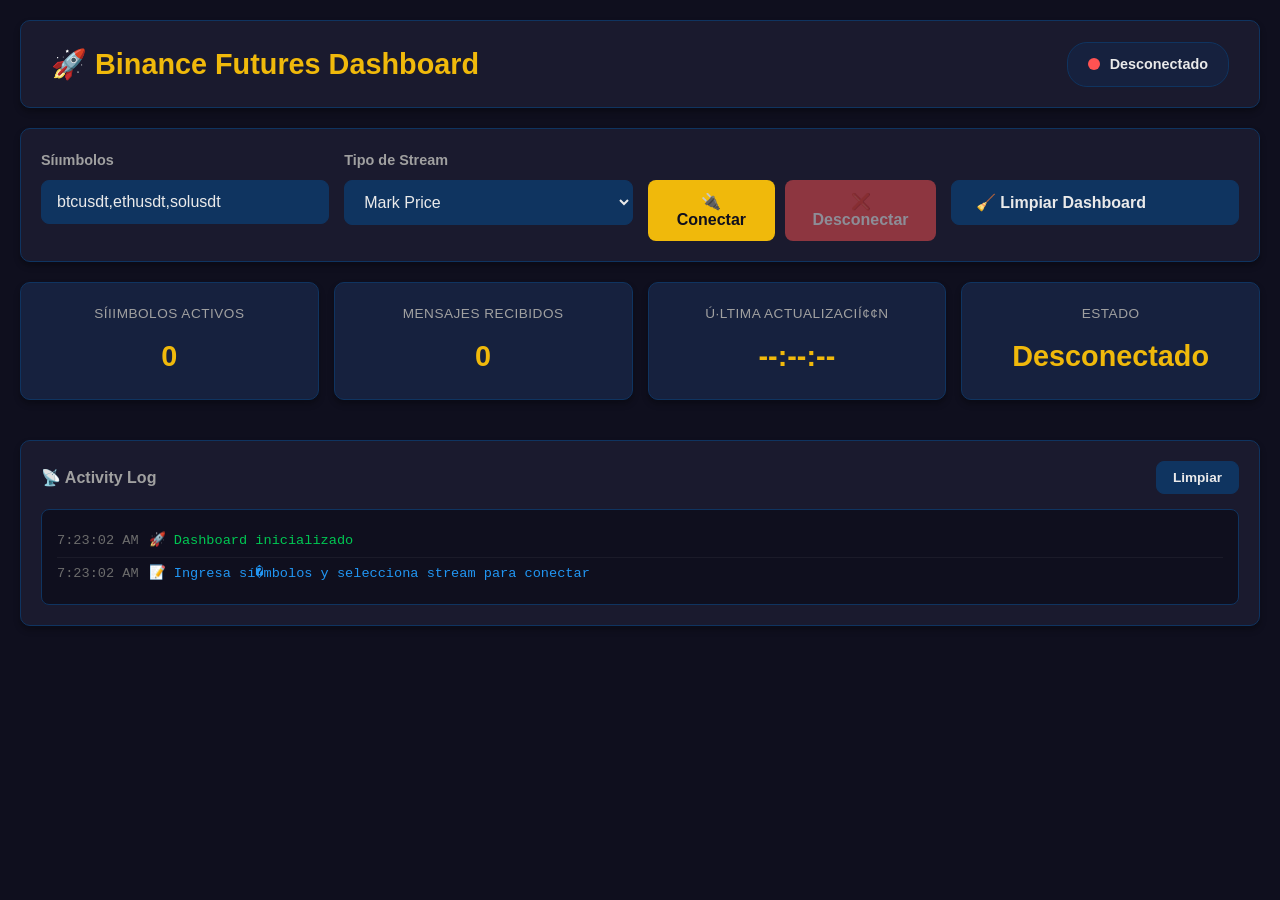
==== index.html @ 25a4307f "Add files via upload" ====
<!DOCTYPE html>
<html lang="es">
<head>
  <meta charset="UTF-8">
  <meta name="viewport" content="width=device-width, initial-scale=1.0">
  <title>Binance Futures Dashboard - GitHub Pages</title>
  <link rel="stylesheet" href="css/styles.css">
</head>
<body>
  <div class="app-container">
    <!-- Header -->
    <header class="header">
      <div class="header-content">
        <h1>🚀 Binance Futures Dashboard</h1>
        <div class="connection-status" id="connectionStatus">
          <span class="status-dot"></span>
          <span class="status-text">Desconectado</span>
        </div>
      </div>
    </header>

    <!-- Controls -->
    <section class="controls-section">
      <div class="controls-grid">
        <div class="control-group">
          <label for="symbols">Síıımbolos</label>
          <input 
            type="text" 
            id="symbols" 
            placeholder="btcusdt,ethusdt,solusdt" 
            value="btcusdt,ethusdt,solusdt"
          >
        </div>

        <div class="control-group">
          <label for="streamType">Tipo de Stream</label>
          <select id="streamType">
            <option value="markPrice">Mark Price</option>
            <option value="kline_1m">Kline 1m</option>
            <option value="kline_5m">Kline 5m</option>
            <option value="kline_15m">Kline 15m</option>
            <option value="kline_1h">Kline 1h</option>
            <option value="aggTrade">Aggregate Trades</option>
            <option value="bookTicker">Book Ticker</option>
            <option value="depth@100ms">Order Book (100ms)</option>
            <option value="ticker">24h Ticker</option>
            <option value="miniTicker">Mini Ticker</option>
          </select>
        </div>

        <div class="control-group">
          <label>&nbsp;</label>
          <div class="button-group">
            <button id="connectBtn" class="btn btn-primary" onclick="connect()">
              🔌 Conectar
            </button>
            <button id="disconnectBtn" class="btn btn-danger" onclick="disconnect()" disabled>
              ❌ Desconectar
            </button>
          </div>
        </div>

        <div class="control-group">
          <label>&nbsp;</label>
          <button class="btn btn-secondary" onclick="clearDashboard()">
            🧹 Limpiar Dashboard
          </button>
        </div>
      </div>
    </section>

    <!-- Stats Overview -->
    <section class="stats-section">
      <div class="stat-card">
        <div class="stat-label">Síıımbolos Activos</div>
        <div class="stat-value" id="activeSymbols">0</div>
      </div>
      <div class="stat-card">
        <div class="stat-label">Mensajes Recibidos</div>
        <div class="stat-value" id="messagesReceived">0</div>
      </div>
      <div class="stat-card">
        <div class="stat-label">Ú·ltima Actualizacií¢¢n</div>
        <div class="stat-value" id="lastUpdate">--:--:--</div>
      </div>
      <div class="stat-card">
        <div class="stat-label">Estado</div>
        <div class="stat-value" id="wsStatus">Desconectado</div>
      </div>
    </section>

    <!-- Dashboard Grid -->
    <section class="dashboard-grid" id="dashboardGrid">
      <!-- Las cards se generan diná·¢micamente -->
    </section>

    <!-- Activity Log -->
    <section class="log-section">
      <div class="log-header">
        <h3>📡 Activity Log</h3>
        <button class="btn btn-sm btn-secondary" onclick="clearLog()">Limpiar</button>
      </div>
      <div class="log-container" id="logContainer"></div>
    </section>
  </div>

  <script src="js/websocket.js"></script>
</body>
</html>
---- css/styles.css ----
/* ==================== VARIABLES ==================== */
:root {
  --bg-primary: #0f0f1e;
  --bg-secondary: #1a1a2e;
  --bg-card: #16213e;
  --bg-input: #0f3460;
  
  --text-primary: #eaeaea;
  --text-secondary: #a0a0a0;
  --text-muted: #6c6c6c;
  
  --accent-primary: #f0b90b;
  --accent-secondary: #ffc107;
  
  --success: #00c853;
  --danger: #ff5252;
  --warning: #ff9800;
  --info: #2196f3;
  
  --border-color: #0f3460;
  --shadow: 0 4px 6px rgba(0, 0, 0, 0.3);
  --radius: 10px;
  --transition: all 0.3s ease;
}

/* ==================== RESET ==================== */
* {
  margin: 0;
  padding: 0;
  box-sizing: border-box;
}

body {
  font-family: -apple-system, BlinkMacSystemFont, 'Segoe UI', Roboto, 'Helvetica Neue', Arial, sans-serif;
  background: var(--bg-primary);
  color: var(--text-primary);
  line-height: 1.6;
  min-height: 100vh;
}

/* ==================== LAYOUT ==================== */
.app-container {
  max-width: 1400px;
  margin: 0 auto;
  padding: 20px;
}

/* ==================== HEADER ==================== */
.header {
  background: var(--bg-secondary);
  border-radius: var(--radius);
  padding: 20px 30px;
  margin-bottom: 20px;
  box-shadow: var(--shadow);
  border: 1px solid var(--border-color);
}

.header-content {
  display: flex;
  justify-content: space-between;
  align-items: center;
  flex-wrap: wrap;
  gap: 15px;
}

.header h1 {
  color: var(--accent-primary);
  font-size: 1.8rem;
  font-weight: 700;
}

.connection-status {
  display: flex;
  align-items: center;
  gap: 10px;
  padding: 10px 20px;
  background: var(--bg-card);
  border-radius: 20px;
  border: 1px solid var(--border-color);
}

.status-dot {
  width: 12px;
  height: 12px;
  border-radius: 50%;
  background: var(--danger);
  animation: pulse 2s infinite;
}

.connection-status.connected .status-dot {
  background: var(--success);
}

.status-text {
  font-weight: 600;
  font-size: 0.9rem;
}

@keyframes pulse {
  0%, 100% { opacity: 1; }
  50% { opacity: 0.5; }
}

/* ==================== CONTROLS ==================== */
.controls-section {
  background: var(--bg-secondary);
  border-radius: var(--radius);
  padding: 20px;
  margin-bottom: 20px;
  box-shadow: var(--shadow);
  border: 1px solid var(--border-color);
}

.controls-grid {
  display: grid;
  grid-template-columns: repeat(auto-fit, minmax(250px, 1fr));
  gap: 15px;
}

.control-group {
  display: flex;
  flex-direction: column;
  gap: 8px;
}

.control-group label {
  font-weight: 600;
  color: var(--text-secondary);
  font-size: 0.9rem;
}

.control-group input,
.control-group select {
  padding: 12px 15px;
  background: var(--bg-input);
  border: 1px solid var(--border-color);
  border-radius: 8px;
  color: var(--text-primary);
  font-size: 1rem;
  transition: var(--transition);
}

.control-group input:focus,
.control-group select:focus {
  outline: none;
  border-color: var(--accent-primary);
  box-shadow: 0 0 0 3px rgba(240, 185, 11, 0.1);
}

.button-group {
  display: flex;
  gap: 10px;
}

/* ==================== BUTTONS ==================== */
.btn {
  padding: 12px 24px;
  border: none;
  border-radius: 8px;
  font-size: 1rem;
  font-weight: 600;
  cursor: pointer;
  transition: var(--transition);
  display: inline-flex;
  align-items: center;
  gap: 8px;
}

.btn:disabled {
  opacity: 0.5;
  cursor: not-allowed;
}

.btn-primary {
  background: var(--accent-primary);
  color: var(--bg-primary);
}

.btn-primary:hover:not(:disabled) {
  background: var(--accent-secondary);
}

.btn-danger {
  background: var(--danger);
  color: white;
}

.btn-danger:hover:not(:disabled) {
  background: #ff1744;
}

.btn-secondary {
  background: var(--bg-input);
  color: var(--text-primary);
  border: 1px solid var(--border-color);
}

.btn-secondary:hover:not(:disabled) {
  background: var(--border-color);
}

.btn-sm {
  padding: 8px 16px;
  font-size: 0.85rem;
}

/* ==================== STATS ==================== */
.stats-section {
  display: grid;
  grid-template-columns: repeat(auto-fit, minmax(200px, 1fr));
  gap: 15px;
  margin-bottom: 20px;
}

.stat-card {
  background: var(--bg-card);
  border-radius: var(--radius);
  padding: 20px;
  text-align: center;
  box-shadow: var(--shadow);
  border: 1px solid var(--border-color);
  transition: var(--transition);
}

.stat-card:hover {
  transform: translateY(-2px);
  box-shadow: 0 6px 12px rgba(0, 0, 0, 0.4);
}

.stat-label {
  color: var(--text-secondary);
  font-size: 0.85rem;
  margin-bottom: 8px;
  text-transform: uppercase;
  letter-spacing: 0.5px;
}

.stat-value {
  font-size: 1.8rem;
  font-weight: 700;
  color: var(--accent-primary);
}

/* ==================== DASHBOARD GRID ==================== */
.dashboard-grid {
  display: grid;
  grid-template-columns: repeat(auto-fill, minmax(320px, 1fr));
  gap: 20px;
  margin-bottom: 20px;
}

.card {
  background: var(--bg-card);
  border-radius: var(--radius);
  padding: 20px;
  box-shadow: var(--shadow);
  border: 1px solid var(--border-color);
  transition: var(--transition);
  animation: slideIn 0.3s ease;
}

.card:hover {
  transform: translateY(-3px);
  box-shadow: 0 8px 16px rgba(0, 0, 0, 0.4);
  border-color: var(--accent-primary);
}

@keyframes slideIn {
  from {
    opacity: 0;
    transform: translateY(20px);
  }
  to {
    opacity: 1;
    transform: translateY(0);
  }
}

.card-header {
  display: flex;
  justify-content: space-between;
  align-items: center;
  margin-bottom: 15px;
  padding-bottom: 10px;
  border-bottom: 1px solid var(--border-color);
}

.card-title {
  font-size: 1.2rem;
  font-weight: 700;
  color: var(--accent-primary);
}

.card-badge {
  padding: 4px 12px;
  border-radius: 12px;
  font-size: 0.75rem;
  font-weight: 600;
  text-transform: uppercase;
}

.badge-markPrice { background: rgba(33, 150, 243, 0.2); color: var(--info); }
.badge-kline_1m, .badge-kline_5m, .badge-kline_15m, .badge-kline_1h { 
  background: rgba(240, 185, 11, 0.2); 
  color: var(--accent-primary); 
}
.badge-aggTrade { background: rgba(0, 200, 83, 0.2); color: var(--success); }
.badge-bookTicker { background: rgba(156, 39, 176, 0.2); color: #ba68c8; }
.badge-ticker, .badge-miniTicker { background: rgba(255, 152, 0, 0.2); color: var(--warning); }
.badge-depth { background: rgba(255, 82, 82, 0.2); color: var(--danger); }

.data-row {
  display: flex;
  justify-content: space-between;
  padding: 8px 0;
  border-bottom: 1px solid rgba(255, 255, 255, 0.05);
}

.data-row:last-child {
  border-bottom: none;
}

.data-label {
  color: var(--text-secondary);
  font-size: 0.9rem;
}

.data-value {
  font-weight: 600;
  font-size: 0.95rem;
}

.price-up {
  color: var(--success);
}

.price-down {
  color: var(--danger);
}

/* ==================== LOG ==================== */
.log-section {
  background: var(--bg-secondary);
  border-radius: var(--radius);
  padding: 20px;
  box-shadow: var(--shadow);
  border: 1px solid var(--border-color);
}

.log-header {
  display: flex;
  justify-content: space-between;
  align-items: center;
  margin-bottom: 15px;
}

.log-header h3 {
  color: var(--text-secondary);
  font-size: 1rem;
}

.log-container {
  background: var(--bg-primary);
  border-radius: 8px;
  padding: 15px;
  max-height: 300px;
  overflow-y: auto;
  font-family: 'Courier New', 'Consolas', monospace;
  font-size: 0.85rem;
  border: 1px solid var(--border-color);
}

.log-entry {
  padding: 5px 0;
  border-bottom: 1px solid rgba(255, 255, 255, 0.05);
  display: flex;
  gap: 10px;
}

.log-entry:last-child {
  border-bottom: none;
}

.log-time {
  color: var(--text-muted);
  min-width: 80px;
}

.log-message {
  color: var(--text-secondary);
  word-break: break-all;
}

/* ==================== SCROLLBAR ==================== */
::-webkit-scrollbar {
  width: 8px;
  height: 8px;
}

::-webkit-scrollbar-track {
  background: var(--bg-primary);
  border-radius: 4px;
}

::-webkit-scrollbar-thumb {
  background: var(--bg-input);
  border-radius: 4px;
}

::-webkit-scrollbar-thumb:hover {
  background: var(--border-color);
}

/* ==================== RESPONSIVE ==================== */
@media (max-width: 768px) {
  .header-content {
    flex-direction: column;
    text-align: center;
  }
  
  .header h1 {
    font-size: 1.5rem;
  }
  
  .controls-grid {
    grid-template-columns: 1fr;
  }
  
  .dashboard-grid {
    grid-template-columns: 1fr;
  }
  
  .stats-section {
    grid-template-columns: repeat(2, 1fr);
  }
}

@media (max-width: 480px) {
  .stats-section {
    grid-template-columns: 1fr;
  }
  
  .button-group {
    flex-direction: column;
  }
  
  .btn {
    width: 100%;
    justify-content: center;
  }
}
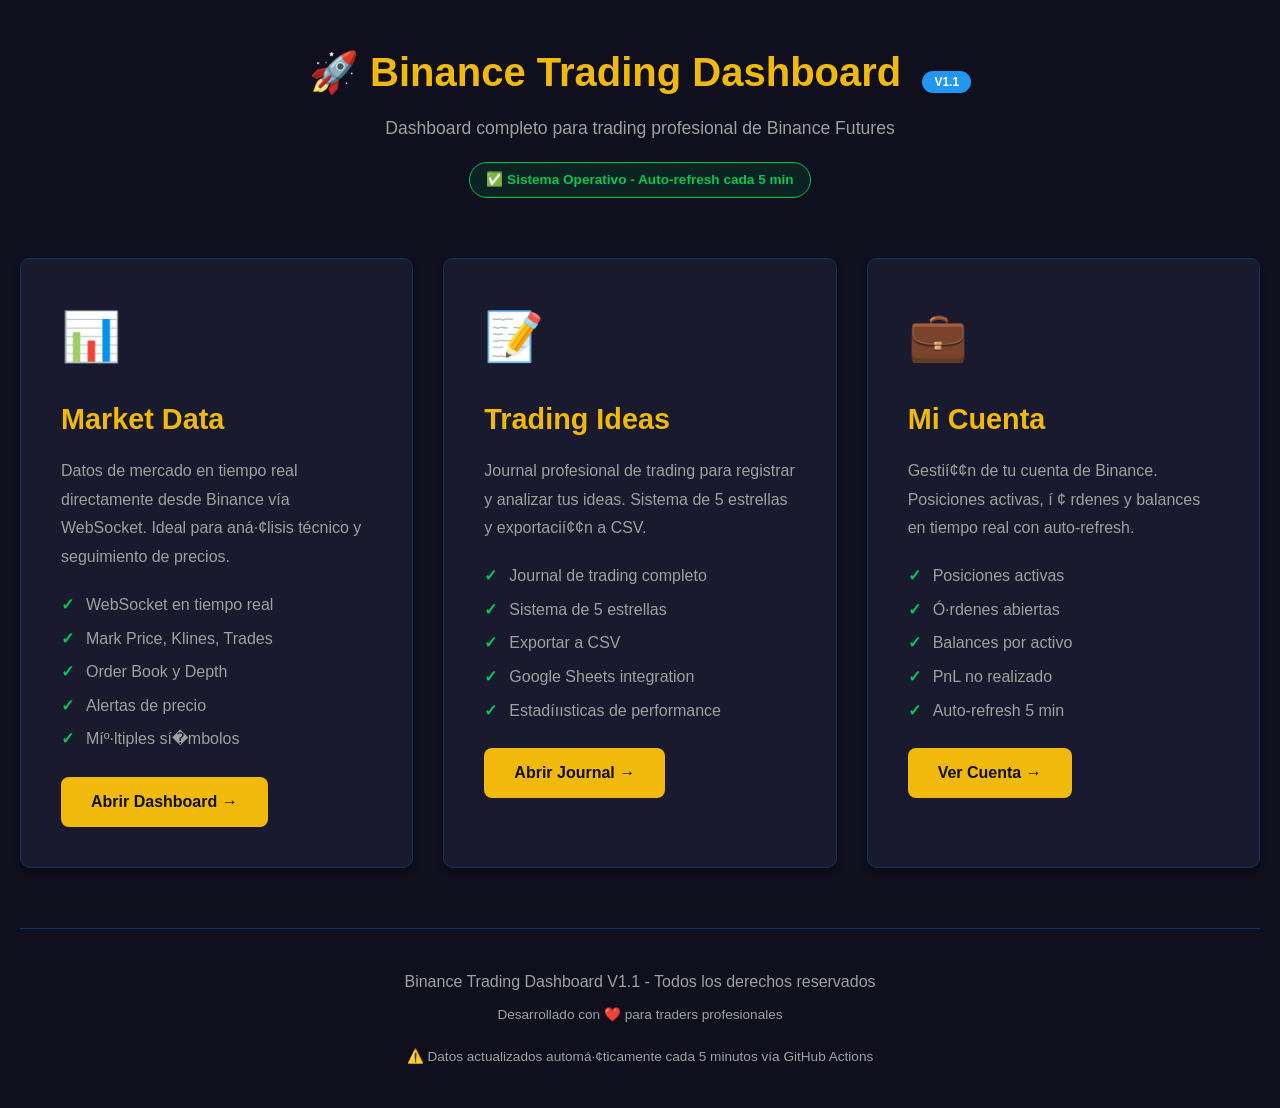
==== commit 3f9fa292: "Add files via upload" ====
--- a/index.html
+++ b/index.html
@@ -3,107 +3,256 @@
 <head>
   <meta charset="UTF-8">
   <meta name="viewport" content="width=device-width, initial-scale=1.0">
-  <title>Binance Futures Dashboard - GitHub Pages</title>
-  <link rel="stylesheet" href="css/styles.css">
+  <title>Binance Trading Dashboard V1.1</title>
+  <style>
+    :root {
+      --bg-primary: #0f0f1e;
+      --bg-secondary: #1a1a2e;
+      --bg-card: #16213e;
+      --accent-primary: #f0b90b;
+      --success: #00c853;
+      --info: #2196f3;
+      --text-primary: #eaeaea;
+      --text-secondary: #a0a0a0;
+      --border-color: #0f3460;
+      --radius: 10px;
+      --shadow: 0 4px 6px rgba(0,0,0,0.3);
+    }
+    
+    * { margin: 0; padding: 0; box-sizing: border-box; }
+    
+    body {
+      font-family: -apple-system, BlinkMacSystemFont, 'Segoe UI', Roboto, sans-serif;
+      background: var(--bg-primary);
+      color: var(--text-primary);
+      line-height: 1.6;
+    }
+    
+    .container {
+      max-width: 1400px;
+      margin: 0 auto;
+      padding: 40px 20px;
+    }
+    
+    .header {
+      text-align: center;
+      margin-bottom: 60px;
+    }
+    
+    .header h1 {
+      color: var(--accent-primary);
+      font-size: 2.5rem;
+      margin-bottom: 10px;
+    }
+    
+    .version-tag {
+      background: var(--info);
+      color: white;
+      padding: 4px 12px;
+      border-radius: 12px;
+      font-size: 0.75rem;
+      font-weight: bold;
+      margin-left: 10px;
+    }
+    
+    .subtitle {
+      color: var(--text-secondary);
+      font-size: 1.1rem;
+    }
+    
+    .dashboard-grid {
+      display: grid;
+      grid-template-columns: repeat(auto-fit, minmax(350px, 1fr));
+      gap: 30px;
+      margin-top: 40px;
+    }
+    
+    .dashboard-card {
+      background: var(--bg-secondary);
+      border-radius: var(--radius);
+      padding: 40px;
+      box-shadow: var(--shadow);
+      border: 1px solid var(--border-color);
+      transition: all 0.3s ease;
+      text-decoration: none;
+      color: var(--text-primary);
+      display: block;
+    }
+    
+    .dashboard-card:hover {
+      transform: translateY(-5px);
+      box-shadow: 0 8px 16px rgba(0,0,0,0.4);
+      border-color: var(--accent-primary);
+    }
+    
+    .card-icon {
+      font-size: 3rem;
+      margin-bottom: 20px;
+    }
+    
+    .card-title {
+      color: var(--accent-primary);
+      font-size: 1.8rem;
+      margin-bottom: 15px;
+    }
+    
+    .card-description {
+      color: var(--text-secondary);
+      margin-bottom: 20px;
+      line-height: 1.8;
+    }
+    
+    .card-features {
+      list-style: none;
+      margin-bottom: 25px;
+    }
+    
+    .card-features li {
+      color: var(--text-secondary);
+      margin-bottom: 8px;
+      padding-left: 25px;
+      position: relative;
+    }
+    
+    .card-features li::before {
+      content: "✓";
+      position: absolute;
+      left: 0;
+      color: var(--success);
+      font-weight: bold;
+    }
+    
+    .card-button {
+      display: inline-block;
+      background: var(--accent-primary);
+      color: var(--bg-primary);
+      padding: 12px 30px;
+      border-radius: 8px;
+      font-weight: 600;
+      text-decoration: none;
+      transition: all 0.3s ease;
+    }
+    
+    .card-button:hover {
+      background: var(--info);
+      transform: scale(1.05);
+    }
+    
+    .footer {
+      text-align: center;
+      margin-top: 60px;
+      padding-top: 40px;
+      border-top: 1px solid var(--border-color);
+      color: var(--text-secondary);
+    }
+    
+    .status-badge {
+      display: inline-block;
+      background: rgba(0, 200, 83, 0.1);
+      color: var(--success);
+      padding: 6px 16px;
+      border-radius: 20px;
+      font-size: 0.85rem;
+      font-weight: 600;
+      margin-top: 20px;
+      border: 1px solid var(--success);
+    }
+    
+    @media (max-width: 768px) {
+      .dashboard-grid {
+        grid-template-columns: 1fr;
+      }
+      
+      .header h1 {
+        font-size: 2rem;
+      }
+    }
+  </style>
 </head>
 <body>
-  <div class="app-container">
+  <div class="container">
     <!-- Header -->
-    <header class="header">
-      <div class="header-content">
-        <h1>🚀 Binance Futures Dashboard</h1>
-        <div class="connection-status" id="connectionStatus">
-          <span class="status-dot"></span>
-          <span class="status-text">Desconectado</span>
-        </div>
-      </div>
-    </header>
-
-    <!-- Controls -->
-    <section class="controls-section">
-      <div class="controls-grid">
-        <div class="control-group">
-          <label for="symbols">Síıımbolos</label>
-          <input 
-            type="text" 
-            id="symbols" 
-            placeholder="btcusdt,ethusdt,solusdt" 
-            value="btcusdt,ethusdt,solusdt"
-          >
-        </div>
-
-        <div class="control-group">
-          <label for="streamType">Tipo de Stream</label>
-          <select id="streamType">
-            <option value="markPrice">Mark Price</option>
-            <option value="kline_1m">Kline 1m</option>
-            <option value="kline_5m">Kline 5m</option>
-            <option value="kline_15m">Kline 15m</option>
-            <option value="kline_1h">Kline 1h</option>
-            <option value="aggTrade">Aggregate Trades</option>
-            <option value="bookTicker">Book Ticker</option>
-            <option value="depth@100ms">Order Book (100ms)</option>
-            <option value="ticker">24h Ticker</option>
-            <option value="miniTicker">Mini Ticker</option>
-          </select>
-        </div>
-
-        <div class="control-group">
-          <label>&nbsp;</label>
-          <div class="button-group">
-            <button id="connectBtn" class="btn btn-primary" onclick="connect()">
-              🔌 Conectar
-            </button>
-            <button id="disconnectBtn" class="btn btn-danger" onclick="disconnect()" disabled>
-              ❌ Desconectar
-            </button>
-          </div>
-        </div>
-
-        <div class="control-group">
-          <label>&nbsp;</label>
-          <button class="btn btn-secondary" onclick="clearDashboard()">
-            🧹 Limpiar Dashboard
-          </button>
-        </div>
-      </div>
-    </section>
-
-    <!-- Stats Overview -->
-    <section class="stats-section">
-      <div class="stat-card">
-        <div class="stat-label">Síıımbolos Activos</div>
-        <div class="stat-value" id="activeSymbols">0</div>
-      </div>
-      <div class="stat-card">
-        <div class="stat-label">Mensajes Recibidos</div>
-        <div class="stat-value" id="messagesReceived">0</div>
-      </div>
-      <div class="stat-card">
-        <div class="stat-label">Ú·ltima Actualizacií¢¢n</div>
-        <div class="stat-value" id="lastUpdate">--:--:--</div>
-      </div>
-      <div class="stat-card">
-        <div class="stat-label">Estado</div>
-        <div class="stat-value" id="wsStatus">Desconectado</div>
-      </div>
-    </section>
-
+    <div class="header">
+      <h1>🚀 Binance Trading Dashboard <span class="version-tag">V1.1</span></h1>
+      <p class="subtitle">Dashboard completo para trading profesional de Binance Futures</p>
+      <div class="status-badge">✅ Sistema Operativo - Auto-refresh cada 5 min</div>
+    </div>
+    
     <!-- Dashboard Grid -->
-    <section class="dashboard-grid" id="dashboardGrid">
-      <!-- Las cards se generan diná·¢micamente -->
-    </section>
-
-    <!-- Activity Log -->
-    <section class="log-section">
-      <div class="log-header">
-        <h3>📡 Activity Log</h3>
-        <button class="btn btn-sm btn-secondary" onclick="clearLog()">Limpiar</button>
-      </div>
-      <div class="log-container" id="logContainer"></div>
-    </section>
+    <div class="dashboard-grid">
+      <!-- Dashboard 1: Market Data -->
+      <a href="index.html" class="dashboard-card">
+        <div class="card-icon">📊</div>
+        <h2 class="card-title">Market Data</h2>
+        <p class="card-description">
+          Datos de mercado en tiempo real directamente desde Binance vía WebSocket. 
+          Ideal para aná·¢lisis técnico y seguimiento de precios.
+        </p>
+        <ul class="card-features">
+          <li>WebSocket en tiempo real</li>
+          <li>Mark Price, Klines, Trades</li>
+          <li>Order Book y Depth</li>
+          <li>Alertas de precio</li>
+          <li>Míº·ltiples sí�mbolos</li>
+        </ul>
+        <span class="card-button">Abrir Dashboard →</span>
+      </a>
+      
+      <!-- Dashboard 2: Trading Ideas -->
+      <a href="ideas_V1.1.html" class="dashboard-card">
+        <div class="card-icon">📝</div>
+        <h2 class="card-title">Trading Ideas</h2>
+        <p class="card-description">
+          Journal profesional de trading para registrar y analizar tus ideas. 
+          Sistema de 5 estrellas y exportacií¢¢n a CSV.
+        </p>
+        <ul class="card-features">
+          <li>Journal de trading completo</li>
+          <li>Sistema de 5 estrellas</li>
+          <li>Exportar a CSV</li>
+          <li>Google Sheets integration</li>
+          <li>Estadíıısticas de performance</li>
+        </ul>
+        <span class="card-button">Abrir Journal →</span>
+      </a>
+      
+      <!-- Dashboard 3: Account Management -->
+      <a href="binance_account_V1.1.html" class="dashboard-card">
+        <div class="card-icon">💼</div>
+        <h2 class="card-title">Mi Cuenta</h2>
+        <p class="card-description">
+          Gestií¢¢n de tu cuenta de Binance. Posiciones activas, í ¢ rdenes 
+          y balances en tiempo real con auto-refresh.
+        </p>
+        <ul class="card-features">
+          <li>Posiciones activas</li>
+          <li>Ó·rdenes abiertas</li>
+          <li>Balances por activo</li>
+          <li>PnL no realizado</li>
+          <li>Auto-refresh 5 min</li>
+        </ul>
+        <span class="card-button">Ver Cuenta →</span>
+      </a>
+    </div>
+    
+    <!-- Footer -->
+    <div class="footer">
+      <p>Binance Trading Dashboard V1.1 - Todos los derechos reservados</p>
+      <p style="margin-top: 10px; font-size: 0.85rem;">
+        Desarrollado con ❤️ para traders profesionales
+      </p>
+      <p style="margin-top: 20px; font-size: 0.85rem; color: var(--text-muted);">
+        ⚠️ Datos actualizados automá·¢ticamente cada 5 minutos vía GitHub Actions
+      </p>
+    </div>
   </div>
-
-  <script src="js/websocket.js"></script>
+  
+  <script>
+    // Analytics opcional
+    console.log('🚀 Binance Trading Dashboard V1.1 loaded');
+    console.log('📊 Market Data: index.html');
+    console.log('📝 Trading Ideas: ideas_V1.1.html');
+    console.log('💼 Account: binance_account_V1.1.html');
+  </script>
 </body>
 </html>
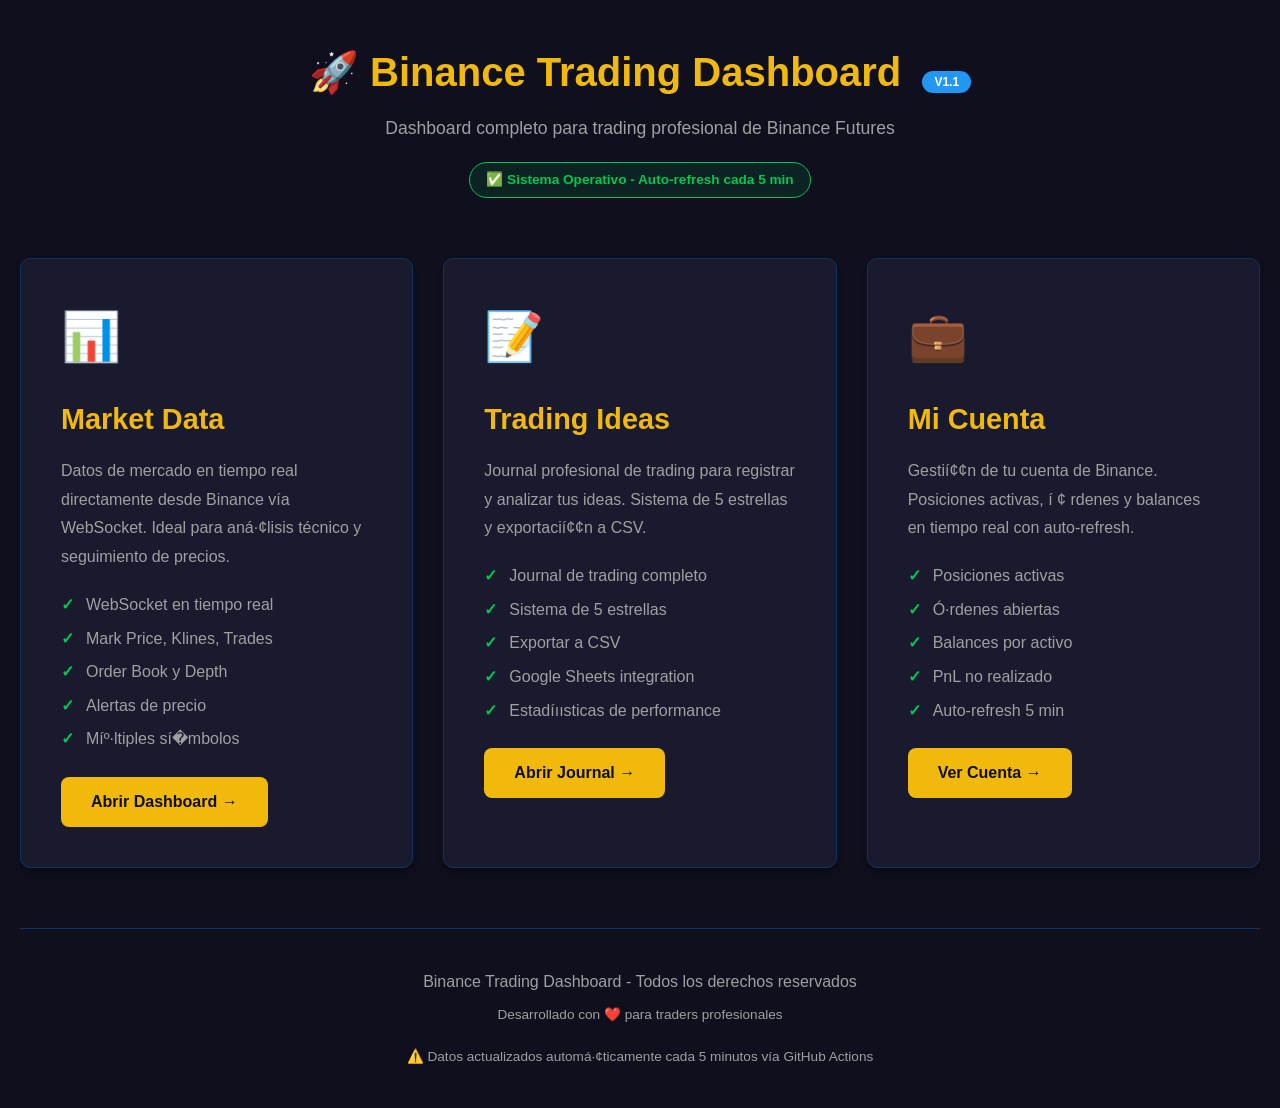
==== commit fb3eb4d7: "Update index.html" ====
--- a/index.html
+++ b/index.html
@@ -199,7 +199,7 @@
       </a>
       
       <!-- Dashboard 2: Trading Ideas -->
-      <a href="ideas_V1.1.html" class="dashboard-card">
+      <a href="ideas.html" class="dashboard-card">
         <div class="card-icon">📝</div>
         <h2 class="card-title">Trading Ideas</h2>
         <p class="card-description">
@@ -217,7 +217,7 @@
       </a>
       
       <!-- Dashboard 3: Account Management -->
-      <a href="binance_account_V1.1.html" class="dashboard-card">
+      <a href="binance_account.html" class="dashboard-card">
         <div class="card-icon">💼</div>
         <h2 class="card-title">Mi Cuenta</h2>
         <p class="card-description">
@@ -237,7 +237,7 @@
     
     <!-- Footer -->
     <div class="footer">
-      <p>Binance Trading Dashboard V1.1 - Todos los derechos reservados</p>
+      <p>Binance Trading Dashboard  - Todos los derechos reservados</p>
       <p style="margin-top: 10px; font-size: 0.85rem;">
         Desarrollado con ❤️ para traders profesionales
       </p>
@@ -255,4 +255,4 @@
     console.log('💼 Account: binance_account_V1.1.html');
   </script>
 </body>
-</html>+</html>
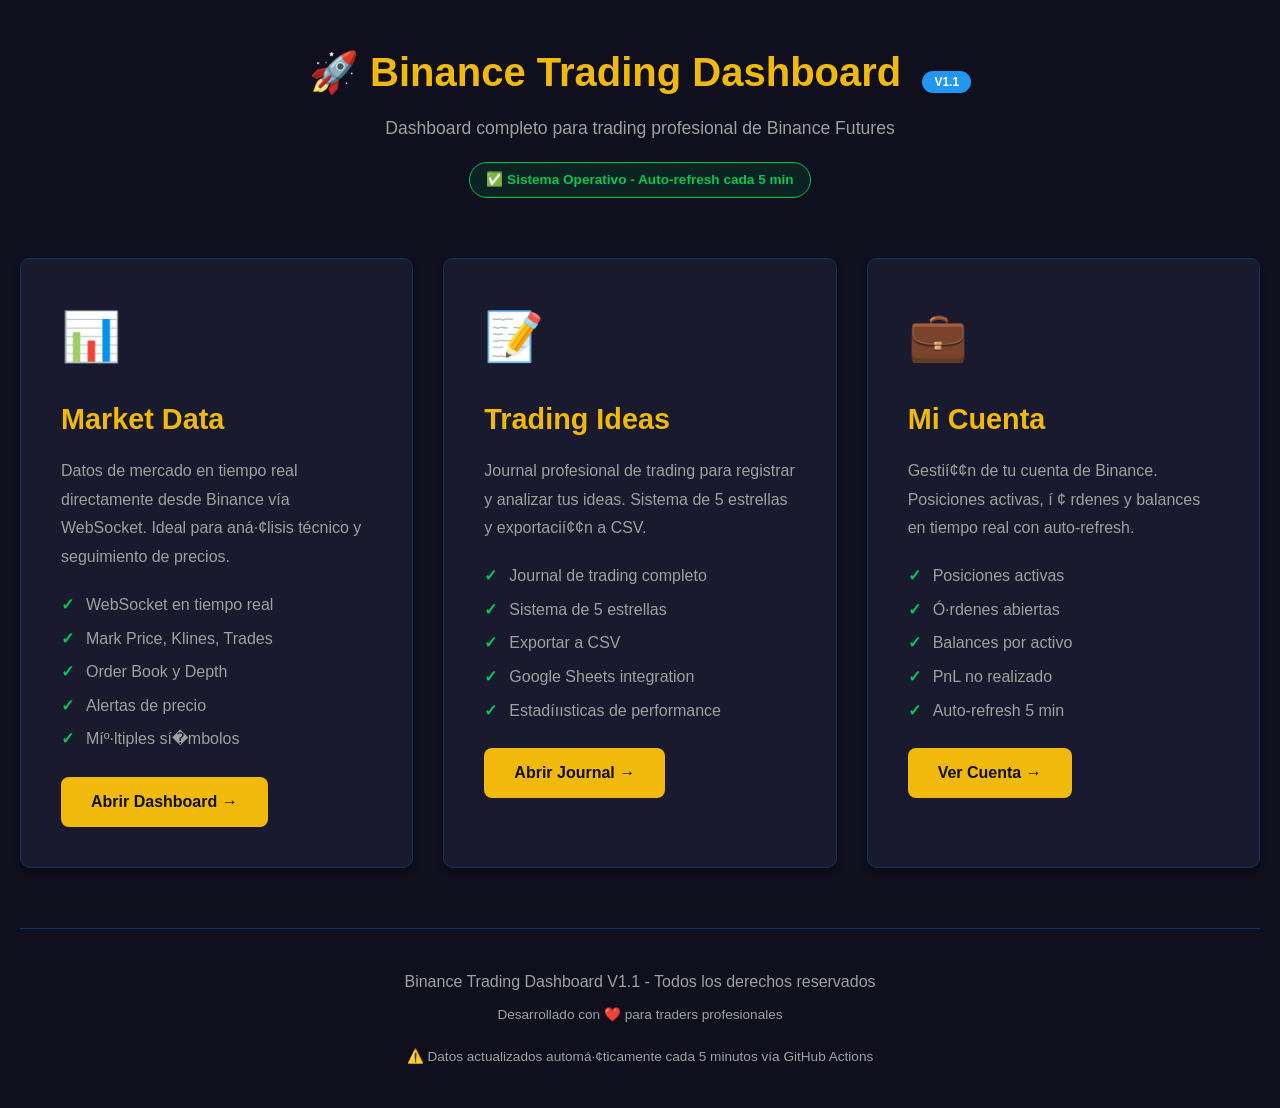
==== commit dcb091fa: "Add files via upload" ====
--- a/index.html
+++ b/index.html
@@ -199,7 +199,7 @@
       </a>
       
       <!-- Dashboard 2: Trading Ideas -->
-      <a href="ideas.html" class="dashboard-card">
+      <a href="ideas_V1.1.html" class="dashboard-card">
         <div class="card-icon">📝</div>
         <h2 class="card-title">Trading Ideas</h2>
         <p class="card-description">
@@ -217,7 +217,7 @@
       </a>
       
       <!-- Dashboard 3: Account Management -->
-      <a href="binance_account.html" class="dashboard-card">
+      <a href="binance_account_V1.1.html" class="dashboard-card">
         <div class="card-icon">💼</div>
         <h2 class="card-title">Mi Cuenta</h2>
         <p class="card-description">
@@ -237,7 +237,7 @@
     
     <!-- Footer -->
     <div class="footer">
-      <p>Binance Trading Dashboard  - Todos los derechos reservados</p>
+      <p>Binance Trading Dashboard V1.1 - Todos los derechos reservados</p>
       <p style="margin-top: 10px; font-size: 0.85rem;">
         Desarrollado con ❤️ para traders profesionales
       </p>
@@ -255,4 +255,4 @@
     console.log('💼 Account: binance_account_V1.1.html');
   </script>
 </body>
-</html>
+</html>
